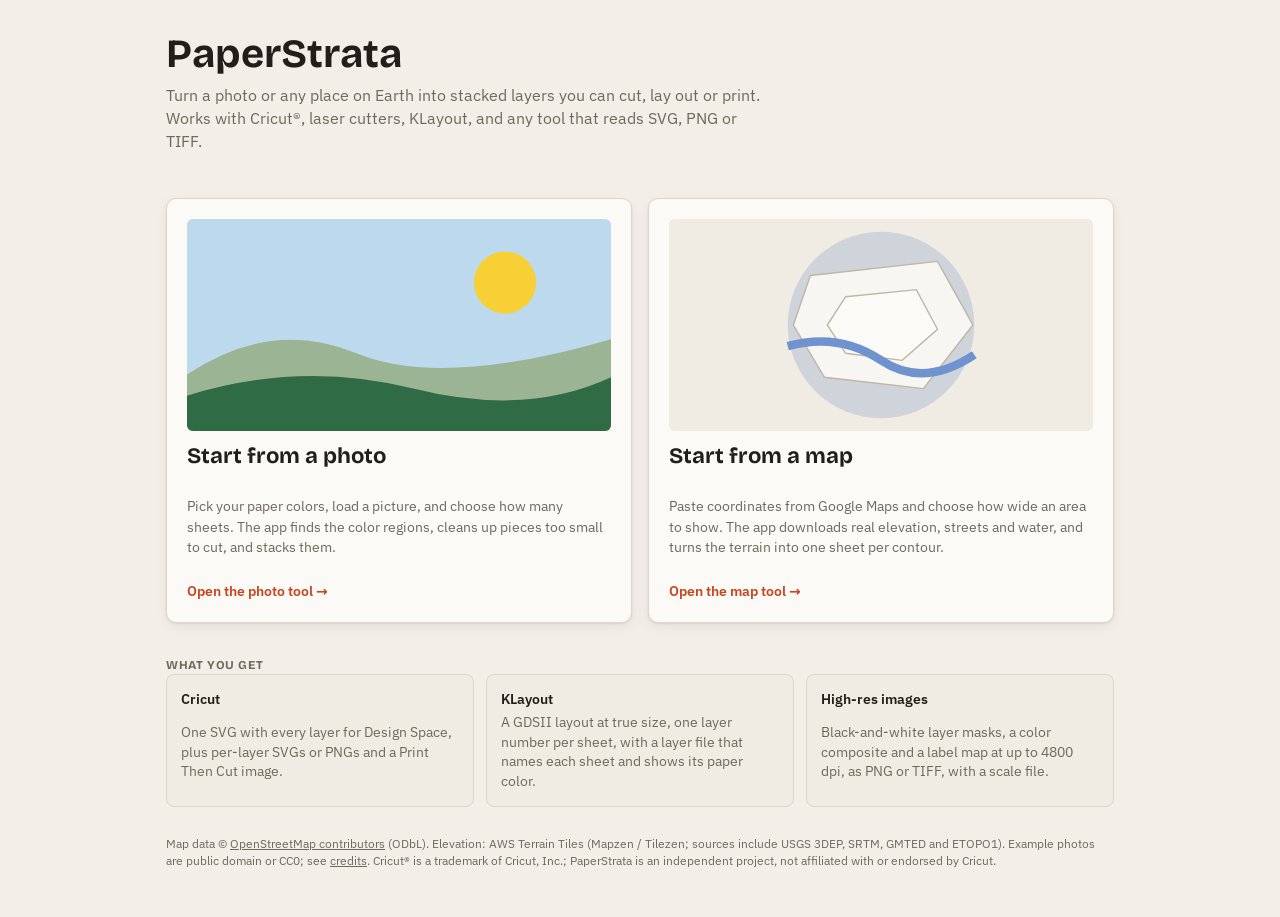
==== web/index.html @ 46f8a017 "PaperStrata: photos and maps to stacked layers for Cricut, KLayout and print Turn a photo or any pla" ====
<!doctype html>
<html lang="en">
<head>
<meta charset="utf-8">
<meta name="viewport" content="width=device-width, initial-scale=1, viewport-fit=cover">
<title>PaperStrata</title>
<link rel="stylesheet" href="css/fonts.css">
<link rel="stylesheet" href="css/styles.css">
<style>
  .home { max-width: 980px; margin: 0 auto; padding: 32px 16px 48px; display: grid; gap: 28px; }
  .home h1 { font-family: var(--font-display); font-size: clamp(28px, 5vw, 40px); line-height: 1.1; }
  .home .lede { color: var(--muted); font-size: 16px; max-width: 60ch; margin-top: 8px; }
  .choices { display: grid; grid-template-columns: repeat(auto-fit, minmax(280px, 1fr)); gap: 16px; }
  .choice { display: grid; gap: 10px; padding: 20px; background: var(--panel); border: 1px solid var(--line); border-radius: 10px; box-shadow: var(--shadow); color: var(--ink); text-decoration: none; }
  .choice:hover { border-color: var(--ink); }
  .choice h2 { font-family: var(--font-display); font-size: 22px; }
  .choice p { color: var(--muted); font-size: 14px; }
  .choice .go { color: var(--accent); font-weight: 600; font-size: 14px; }
  .choice svg { width: 100%; height: auto; display: block; border-radius: 6px; background: var(--panel-2); }
  .outs { display: grid; grid-template-columns: repeat(auto-fit, minmax(220px, 1fr)); gap: 12px; }
  .out { padding: 14px; border: 1px solid var(--line); border-radius: 8px; background: var(--panel-2); font-size: 13.5px; display: grid; gap: 4px; }
  .out b { font-size: 14px; }
  .out span { color: var(--muted); }
  .warnbox { padding: 12px 14px; border: 1px solid var(--warn); border-radius: 8px; color: var(--ink); background: var(--panel); font-size: 14px; }
  footer.credits { color: var(--muted); font-size: 12px; }
  footer.credits a { color: inherit; }
</style>
</head>
<body>
<main class="home">
  <header>
    <h1>PaperStrata</h1>
    <p class="lede">Turn a photo or any place on Earth into stacked layers you can cut, lay out or print. Works with Cricut®, laser cutters, KLayout, and any tool that reads SVG, PNG or TIFF.</p>
  </header>

  <div class="warnbox" id="noServer" hidden>
    You opened this page straight from the folder. The photo tool works, but example photos and the map tool need the app running: double-click <b>PaperStrata</b> (or <code>start.bat</code> / <code>start.command</code>), then use the page it opens.
  </div>

  <section class="choices">
    <a class="choice" href="photo.html">
      <svg viewBox="0 0 300 150" aria-hidden="true">
        <rect x="0" y="0" width="300" height="150" fill="#bcd9ee"/>
        <path d="M0 110 Q60 70 120 95 T300 85 V150 H0Z" fill="#9bb493"/>
        <path d="M0 125 Q80 100 160 120 T300 112 V150 H0Z" fill="#2f6b45"/>
        <circle cx="225" cy="45" r="22" fill="#f6d035"/>
      </svg>
      <h2>Start from a photo</h2>
      <p>Pick your paper colors, load a picture, and choose how many sheets. The app finds the color regions, cleans up pieces too small to cut, and stacks them.</p>
      <span class="go">Open the photo tool →</span>
    </a>
    <a class="choice" href="map.html">
      <svg viewBox="0 0 300 150" aria-hidden="true">
        <rect x="0" y="0" width="300" height="150" fill="#f0ece3"/>
        <circle cx="150" cy="75" r="66" fill="#cfd3da"/>
        <path d="M100 40 L190 30 L215 75 L180 120 L110 112 L88 75Z" fill="#f7f6f2" stroke="#bfb6a4"/>
        <path d="M125 55 L175 50 L190 78 L165 100 L125 95 L112 75Z" fill="#fbfaf6" stroke="#bfb6a4"/>
        <path d="M84 90 Q120 80 150 100 T216 96" stroke="#6f93cf" stroke-width="6" fill="none"/>
      </svg>
      <h2>Start from a map</h2>
      <p>Paste coordinates from Google Maps and choose how wide an area to show. The app downloads real elevation, streets and water, and turns the terrain into one sheet per contour.</p>
      <span class="go">Open the map tool →</span>
    </a>
  </section>

  <section>
    <h2 class="sub-h">What you get</h2>
    <div class="outs">
      <div class="out"><b>Cricut</b><span>One SVG with every layer for Design Space, plus per-layer SVGs or PNGs and a Print Then Cut image.</span></div>
      <div class="out"><b>KLayout</b><span>A GDSII layout at true size, one layer number per sheet, with a layer file that names each sheet and shows its paper color.</span></div>
      <div class="out"><b>High-res images</b><span>Black-and-white layer masks, a color composite and a label map at up to 4800 dpi, as PNG or TIFF, with a scale file.</span></div>
    </div>
  </section>

  <footer class="credits">
    Map data © <a href="https://www.openstreetmap.org/copyright" target="_blank" rel="noopener">OpenStreetMap contributors</a> (ODbL). Elevation: AWS Terrain Tiles (Mapzen / Tilezen; sources include USGS 3DEP, SRTM, GMTED and ETOPO1).
    Example photos are public domain or CC0; see <a href="examples/photos/CREDITS.md" target="_blank">credits</a>.
    Cricut® is a trademark of Cricut, Inc.; PaperStrata is an independent project, not affiliated with or endorsed by Cricut.
  </footer>
</main>
<script>
  if (location.protocol === 'file:') document.getElementById('noServer').hidden = false;
</script>
</body>
</html>
---- web/css/fonts.css ----
/* Bundled fonts (SIL Open Font License; see fonts/OFL-*.txt) so the app works offline. */
@font-face { font-family: 'IBM Plex Sans'; font-weight: 400; font-style: normal; font-display: swap; src: url('../fonts/ibm-plex-sans-latin-400-normal.woff2') format('woff2'); }
@font-face { font-family: 'IBM Plex Sans'; font-weight: 500; font-style: normal; font-display: swap; src: url('../fonts/ibm-plex-sans-latin-500-normal.woff2') format('woff2'); }
@font-face { font-family: 'IBM Plex Sans'; font-weight: 600; font-style: normal; font-display: swap; src: url('../fonts/ibm-plex-sans-latin-600-normal.woff2') format('woff2'); }
@font-face { font-family: 'IBM Plex Mono'; font-weight: 400; font-style: normal; font-display: swap; src: url('../fonts/ibm-plex-mono-latin-400-normal.woff2') format('woff2'); }
@font-face { font-family: 'IBM Plex Mono'; font-weight: 500; font-style: normal; font-display: swap; src: url('../fonts/ibm-plex-mono-latin-500-normal.woff2') format('woff2'); }
@font-face { font-family: 'Bricolage Grotesque'; font-weight: 500; font-style: normal; font-display: swap; src: url('../fonts/bricolage-grotesque-latin-500-normal.woff2') format('woff2'); }
@font-face { font-family: 'Bricolage Grotesque'; font-weight: 700; font-style: normal; font-display: swap; src: url('../fonts/bricolage-grotesque-latin-700-normal.woff2') format('woff2'); }
---- web/css/styles.css ----
/* Layout: three working columns on desktop — paper on hand | stage | preparation —
   collapsing to a single scrolling column on phones. */
:root {
  --bg: #f2efe8;          /* paper tray */
  --panel: #fbfaf6;       /* sheet */
  --panel-2: #f0ece3;
  --ink: #221f1b;
  --muted: #6f685c;
  --line: #ddd6c8;
  --line-strong: #bfb6a4;
  --accent: #c7461f;      /* cut line */
  --accent-ink: #ffffff;
  --accent-soft: #f7dccf;
  --ok: #2f7a4b;
  --warn: #a8701c;
  --bad: #b3261e;
  --checker-a: #e9e4d9;
  --checker-b: #f8f5ee;
  --font-display: "Bricolage Grotesque", "Avenir Next", "Segoe UI", sans-serif;
  --font-body: "IBM Plex Sans", "Segoe UI", system-ui, sans-serif;
  --font-mono: "IBM Plex Mono", "Cascadia Mono", Consolas, monospace;
  --radius: 6px;
  --shadow: 0 1px 2px rgba(30, 25, 15, 0.08), 0 4px 14px rgba(30, 25, 15, 0.06);
}
@media (prefers-color-scheme: dark) {
  :root:not([data-theme="light"]) {
    --bg: #1a1916; --panel: #242320; --panel-2: #2d2b27; --ink: #ece7dc; --muted: #a59d8e;
    --line: #3a3732; --line-strong: #55504a; --accent: #ff7a4a; --accent-ink: #1a1410; --accent-soft: #4a2a1d;
    --ok: #6fc48f; --warn: #e0a54a; --bad: #f08a80; --checker-a: #2a2824; --checker-b: #34312c;
    --shadow: 0 1px 2px rgba(0,0,0,0.4), 0 4px 14px rgba(0,0,0,0.3);
    color-scheme: dark;
  }
}
:root[data-theme="dark"] {
  --bg: #1a1916; --panel: #242320; --panel-2: #2d2b27; --ink: #ece7dc; --muted: #a59d8e;
  --line: #3a3732; --line-strong: #55504a; --accent: #ff7a4a; --accent-ink: #1a1410; --accent-soft: #4a2a1d;
  --ok: #6fc48f; --warn: #e0a54a; --bad: #f08a80; --checker-a: #2a2824; --checker-b: #34312c;
  --shadow: 0 1px 2px rgba(0,0,0,0.4), 0 4px 14px rgba(0,0,0,0.3);
  color-scheme: dark;
}

* { box-sizing: border-box; }
[hidden] { display: none !important; }
html, body { height: 100%; }
body {
  margin: 0; background: var(--bg); color: var(--ink);
  font: 14px/1.45 var(--font-body);
  padding-block: 0; padding-inline: 0;
}
h1, h2, h3 { font-family: var(--font-display); margin: 0; text-wrap: balance; }
button, input, select, textarea { font: inherit; color: inherit; }
button { cursor: pointer; }
.num { font-family: var(--font-mono); font-variant-numeric: tabular-nums; }
.muted { color: var(--muted); }
.small { font-size: 12px; }
a { color: var(--accent); }
:focus-visible { outline: 2px solid var(--accent); outline-offset: 2px; }
@media (prefers-reduced-motion: reduce) { * { transition: none !important; animation: none !important; } }

/* ---------------- header */
.topbar {
  display: flex; align-items: center; gap: 16px; flex-wrap: wrap;
  padding: 10px 16px; border-bottom: 1px solid var(--line); background: var(--panel);
  position: sticky; top: env(safe-area-inset-top, 0px); z-index: 5;
}
.topbar h1 { font-size: 20px; font-weight: 700; letter-spacing: -0.01em; }
.topbar .sub { color: var(--muted); font-size: 12px; }
.topbar .spacer { flex: 1; }
.chip {
  display: inline-flex; align-items: center; gap: 6px; padding: 3px 9px; border-radius: 999px;
  border: 1px solid var(--line-strong); font-size: 12px; background: var(--panel-2);
}
.chip::before { content: ""; width: 8px; height: 8px; border-radius: 50%; background: var(--muted); }
.chip.ok::before { background: var(--ok); }
.chip.warn::before { background: var(--warn); }
.chip.bad::before { background: var(--bad); }

/* ---------------- workspace grid */
.workspace {
  display: grid; grid-template-columns: 290px minmax(0, 1fr) 370px; gap: 14px;
  padding: 14px 16px 28px; align-items: start;
}
@media (max-width: 1180px) { .workspace { grid-template-columns: minmax(0, 1fr) 360px; } .panel.paper { grid-column: 1 / -1; order: 3; } }
@media (max-width: 820px) { .workspace { grid-template-columns: minmax(0, 1fr); } .panel.paper { order: 3; } .panel.prepare { order: 2; } .stage { order: 1; z-index: 4; }
  .canvas-wrap { min-height: 0; padding: 6px; } .canvas-wrap canvas { max-height: 32vh; } .statusline { display: none; } }

.panel { background: var(--panel); border: 1px solid var(--line); border-radius: var(--radius); box-shadow: var(--shadow); min-width: 0; }
.panel > header { display: flex; align-items: baseline; gap: 10px; padding: 12px 14px 8px; border-bottom: 1px solid var(--line); }
.panel > header h2 { font-size: 15px; font-weight: 700; }
.panel > header .hint { color: var(--muted); font-size: 12px; margin-left: auto; }

details.section { border-bottom: 1px solid var(--line); }
details.section:last-child { border-bottom: 0; }
details.section > summary {
  cursor: pointer; list-style: none; padding: 10px 14px; font-family: var(--font-display); font-weight: 700; font-size: 14px;
  display: flex; align-items: center; gap: 8px; user-select: none;
}
details.section > summary::-webkit-details-marker { display: none; }
details.section > summary::before { content: "▸"; color: var(--muted); font-size: 12px; transition: transform .15s; }
details.section[open] > summary::before { transform: rotate(90deg); }
details.section > summary .tag { margin-left: auto; font-family: var(--font-mono); font-weight: 400; font-size: 11px; color: var(--muted); }
.section-body { padding: 4px 14px 14px; display: grid; gap: 10px; }

/* ---------------- form controls */
.row { display: grid; grid-template-columns: minmax(0, 1fr) minmax(0, max-content); gap: 8px 10px; align-items: center; }
.row > * { min-width: 0; }
.row label { color: var(--muted); font-size: 12.5px; }
.row .val { font-family: var(--font-mono); font-size: 12px; color: var(--ink); min-width: 48px; text-align: right; }
.row input[type="range"] { grid-column: 1 / -1; width: 100%; accent-color: var(--accent); margin: 0; }
.row select, .row input[type="number"], .row input[type="text"] {
  background: var(--panel-2); border: 1px solid var(--line-strong); border-radius: 4px; padding: 4px 6px; min-width: 0; max-width: 100%; width: 100%;
}
.row select { max-width: min(100%, 260px); }
.row input[type="number"] { width: 84px; font-family: var(--font-mono); }
.row.full > * { grid-column: 1 / -1; }
.check { display: flex; align-items: center; gap: 8px; font-size: 13px; }
.check input { accent-color: var(--accent); margin: 0; }
.btns { display: flex; flex-wrap: wrap; gap: 6px; }
.btn {
  background: var(--panel-2); border: 1px solid var(--line-strong); border-radius: 4px; padding: 5px 10px; font-size: 13px;
  display: inline-flex; align-items: center; gap: 6px;
}
.btn:hover { border-color: var(--ink); }
.btn.primary { background: var(--accent); color: var(--accent-ink); border-color: var(--accent); font-weight: 600; }
.btn.primary:hover { filter: brightness(1.05); }
.btn.sm { padding: 2px 7px; font-size: 12px; }
.btn.active { background: var(--ink); color: var(--panel); border-color: var(--ink); }
.btn[disabled] { opacity: .5; cursor: not-allowed; }
.note { font-size: 12px; color: var(--muted); }
.note.warn { color: var(--warn); }
.note.bad { color: var(--bad); }

/* ---------------- stage */
.stage { display: grid; grid-template-columns: minmax(0, 1fr); gap: 10px; min-width: 0; position: sticky; top: calc(var(--topbar-h, 60px) + 10px); align-self: start; }
.stage > * { min-width: 0; }
.toolbar { display: flex; flex-wrap: wrap; align-items: center; gap: 8px; padding: 8px 10px; background: var(--panel); border: 1px solid var(--line); border-radius: var(--radius); }
.toolbar .group { display: inline-flex; gap: 2px; border: 1px solid var(--line); border-radius: 5px; padding: 2px; background: var(--panel-2); }
.toolbar .group .btn { border: 0; background: transparent; border-radius: 3px; }
.toolbar .group .btn.active { background: var(--ink); color: var(--panel); }
.toolbar .sep { width: 1px; align-self: stretch; background: var(--line); margin: 0 2px; }
.toolbar label { font-size: 12px; color: var(--muted); display: inline-flex; align-items: center; gap: 6px; }
.toolbar input[type="range"] { width: 90px; accent-color: var(--accent); }
.paint-strip { display: inline-flex; gap: 3px; flex-wrap: wrap; }
.paint-strip .sw { width: 20px; height: 20px; border-radius: 4px; border: 1px solid var(--line-strong); padding: 0; }
.paint-strip .sw.active { outline: 2px solid var(--accent); outline-offset: 1px; }

.canvas-wrap {
  position: relative; background: var(--panel); border: 1px solid var(--line); border-radius: var(--radius); padding: 10px;
  display: flex; align-items: center; justify-content: center; min-height: 320px;
}
.canvas-wrap canvas {
  max-width: 100%; max-height: calc(100vh - var(--topbar-h, 60px) - 215px); width: auto; height: auto; display: block; min-width: 0; object-fit: contain;
  background: repeating-conic-gradient(var(--checker-a) 0% 25%, var(--checker-b) 0% 50%) 0 0 / 16px 16px;
  box-shadow: 0 0 0 1px var(--line);
}
.canvas-wrap canvas.tool-fill, .canvas-wrap canvas.tool-brush, .canvas-wrap canvas.tool-erase { cursor: crosshair; }
.cuts-grid { display: grid; grid-template-columns: repeat(auto-fill, minmax(150px, 1fr)); gap: 10px; width: 100%; max-height: calc(100vh - var(--topbar-h, 60px) - 215px); overflow-y: auto; padding: 2px; }
.cut-card { background: var(--panel-2); border: 1px solid var(--line); border-radius: 6px; padding: 6px; display: grid; gap: 4px; cursor: pointer; }
.cut-card.selected { border-color: var(--accent); box-shadow: inset 0 0 0 1px var(--accent); }
.cut-card canvas { width: 100%; height: auto; display: block; background: none; box-shadow: none; }
.cut-card .t { font-size: 11px; display: grid; } .cut-card .t b { font-size: 12px; } .cut-card .t span { color: var(--muted); }
.steps { font-size: 12.5px; background: var(--panel-2); border: 1px solid var(--line); border-radius: 6px; padding: 10px 12px; display: grid; gap: 6px; }
.steps ol { margin: 0; padding-left: 18px; display: grid; gap: 4px; }
.canvas-wrap .drop { position: absolute; inset: 0; display: grid; place-items: center; background: var(--accent-soft); color: var(--ink); border: 2px dashed var(--accent); border-radius: var(--radius); font-weight: 600; pointer-events: none; }
.canvas-wrap .busy { position: absolute; top: 14px; right: 14px; font-size: 12px; color: var(--muted); background: var(--panel); padding: 2px 8px; border-radius: 999px; border: 1px solid var(--line); }
.statusline { display: flex; flex-wrap: wrap; min-width: 0; overflow-wrap: anywhere; gap: 6px 18px; font-size: 12px; color: var(--muted); padding: 0 4px; }
.statusline b { color: var(--ink); font-weight: 600; }

.stack-ctl { display: flex; align-items: center; gap: 10px; padding: 8px 10px; background: var(--panel); border: 1px solid var(--line); border-radius: var(--radius); font-size: 12px; color: var(--muted); }
.stack-ctl input[type="range"] { flex: 1; accent-color: var(--accent); }

/* ---------------- paper packs */
.pack { border-bottom: 1px solid var(--line); padding: 10px 14px; display: grid; gap: 8px; }
.pack:last-child { border-bottom: 0; }
.pack-head { display: flex; align-items: center; gap: 6px; flex-wrap: wrap; }
.pack-head input.name { flex: 1 1 140px; min-width: 0; background: transparent; border: 1px solid transparent; border-radius: 4px; padding: 2px 4px; font-weight: 600; font-family: var(--font-display); }
.pack-head input.name:hover, .pack-head input.name:focus { border-color: var(--line-strong); background: var(--panel-2); }
.pack-meta { display: grid; grid-template-columns: auto 1fr; gap: 4px 8px; font-size: 12px; align-items: center; }
.pack-meta label { color: var(--muted); }
.pack-meta select, .pack-meta input { background: var(--panel-2); border: 1px solid var(--line); border-radius: 4px; padding: 2px 5px; font-size: 12px; min-width: 0; }
.swatches { display: flex; flex-wrap: wrap; gap: 5px; }
.swatch {
  position: relative; width: 44px; height: 34px; border-radius: 5px; border: 1px solid var(--line-strong); padding: 0; overflow: hidden;
  display: grid; place-items: end start;
}
.swatch.off { opacity: .35; }
.swatch.off::after { content: ""; position: absolute; inset: 0; background: linear-gradient(to top right, transparent 47%, var(--bad) 48%, var(--bad) 52%, transparent 53%); }
.swatch.editing { outline: 2px solid var(--accent); outline-offset: 1px; }
.swatch .k { font-size: 9px; line-height: 1; padding: 2px 3px; background: rgba(255,255,255,.75); color: #222; border-top-right-radius: 3px; max-width: 100%; overflow: hidden; white-space: nowrap; text-overflow: ellipsis; }
.color-editor { display: grid; grid-template-columns: auto 1fr auto; gap: 6px; align-items: center; background: var(--panel-2); border: 1px solid var(--line); border-radius: 5px; padding: 6px; font-size: 12px; }
.color-editor input[type="text"] { min-width: 0; background: var(--panel); border: 1px solid var(--line); border-radius: 4px; padding: 3px 5px; }
.color-editor input[type="color"] { width: 34px; height: 26px; padding: 0; border: 1px solid var(--line); border-radius: 4px; background: none; }
.color-editor .hex { font-family: var(--font-mono); width: 80px; }

/* ---------------- clusters table */
.cluster-table { display: grid; gap: 4px; }
.cluster-row { display: grid; grid-template-columns: 26px 1fr 52px; gap: 8px; align-items: center; font-size: 12px; }
.cluster-row .sw { width: 26px; height: 22px; border-radius: 4px; border: 1px solid var(--line-strong); }
.cluster-row select { min-width: 0; width: 100%; background: var(--panel-2); border: 1px solid var(--line); border-radius: 4px; padding: 2px 4px; font-size: 12px; }
.cluster-row .pct { text-align: right; }

/* ---------------- layers list */
.layer-list { display: grid; gap: 4px; }
.layer-row {
  display: grid; grid-template-columns: 18px 26px 1fr auto auto; gap: 8px; align-items: center;
  padding: 5px 6px; border: 1px solid var(--line); border-radius: 5px; background: var(--panel-2); font-size: 12px;
}
.layer-row.selected { border-color: var(--accent); box-shadow: inset 0 0 0 1px var(--accent); }
.layer-row.off { opacity: .45; }
.layer-row.dragging { opacity: .4; }
.layer-row .idx { font-family: var(--font-mono); color: var(--muted); font-size: 11px; }
.layer-row .sw { width: 26px; height: 22px; border-radius: 4px; border: 1px solid var(--line-strong); }
.layer-row .name { min-width: 0; overflow: hidden; }
.layer-row .name b { display: block; white-space: nowrap; overflow: hidden; text-overflow: ellipsis; }
.layer-row .name span { color: var(--muted); font-size: 11px; display: block; white-space: nowrap; overflow: hidden; text-overflow: ellipsis; }
.layer-row .stats { font-family: var(--font-mono); font-size: 11px; color: var(--muted); text-align: right; white-space: nowrap; }
.layer-row .stats b { color: var(--ink); font-weight: 500; }
.layer-row .ctl { display: inline-flex; gap: 2px; }
.layer-row .ctl .btn { padding: 1px 5px; font-size: 11px; line-height: 1.4; }
.layer-row .stats .alert { color: var(--warn); }
.order-note { font-size: 11px; color: var(--muted); }
.suggestions { display: grid; gap: 4px; }
.sug { font-size: 12px; padding: 6px 8px 6px 22px; border-radius: 4px; background: var(--panel-2); border: 1px solid var(--line); position: relative; }
.sug::before { content: ""; position: absolute; left: 8px; top: 10px; width: 8px; height: 8px; border-radius: 50%; background: var(--ok); }
.sug.warn::before { background: var(--warn); }

/* ---------------- export */
.export-grid { display: grid; gap: 6px; }
.export-grid .btn { justify-content: flex-start; }
.export-grid .btn small { color: var(--muted); font-weight: 400; margin-left: auto; }
.export-grid .btn.primary small { color: var(--accent-ink); opacity: .85; }
.cut-sheet { width: 100%; min-height: 140px; font-family: var(--font-mono); font-size: 11px; background: var(--panel-2); border: 1px solid var(--line); border-radius: 4px; padding: 6px; resize: vertical; }

/* ---------------- modal */
.modal { position: fixed; inset: 0; background: rgba(20, 15, 10, .55); display: grid; place-items: center; z-index: 20; padding: 16px; }
.modal .box { background: var(--panel); border: 1px solid var(--line); border-radius: 8px; box-shadow: var(--shadow); max-width: 900px; width: 100%; max-height: 92vh; overflow: auto; display: grid; gap: 10px; padding: 14px; }
.modal .box h3 { font-size: 16px; }
.modal canvas { max-width: 100%; height: auto; cursor: crosshair; border: 1px solid var(--line); }
.sampled { display: flex; flex-wrap: wrap; gap: 6px; }
.modal .box.wide { max-width: 1480px; }
.ex-scroll { overflow-x: auto; }
.ex-grid { display: grid; grid-template-columns: 44px repeat(8, minmax(118px, 1fr)); gap: 5px; align-items: stretch; min-width: 0; }
.ex-head { font-family: var(--font-display); font-weight: 700; font-size: 13px; align-self: end; }
.ex-head span { display: block; font-family: var(--font-body); font-weight: 400; font-size: 11px; color: var(--muted); }
.ex-row { font-family: var(--font-mono); font-size: 11px; color: var(--muted); align-self: center; }
.ex-cell { position: relative; display: grid; gap: 3px; padding: 4px; background: var(--panel-2); border: 1px solid var(--line); border-radius: 5px; text-align: left; min-width: 0; }
.ex-cell:hover { border-color: var(--ink); }
.ex-cell.best { border-color: var(--accent); box-shadow: inset 0 0 0 1px var(--accent); }
.ex-cell img { width: 100%; height: auto; display: block; border-radius: 3px; background: repeating-conic-gradient(var(--checker-a) 0% 25%, var(--checker-b) 0% 50%) 0 0 / 12px 12px; }
.ex-cell .m { font-family: var(--font-mono); font-size: 10px; color: var(--muted); white-space: nowrap; overflow: hidden; text-overflow: ellipsis; }
.ex-cell .rk { position: absolute; top: 6px; right: 6px; background: var(--accent); color: var(--accent-ink); font-size: 10px; font-weight: 700; padding: 1px 5px; border-radius: 999px; }
@media (max-width: 820px) { .ex-grid { grid-template-columns: 36px repeat(8, minmax(96px, 1fr)); } .ex-head span { display: none; } }
.sampled .sw { width: 36px; height: 28px; border-radius: 4px; border: 1px solid var(--line-strong); }

.toast { position: fixed; left: 50%; bottom: calc(18px + env(safe-area-inset-bottom, 0px)); transform: translateX(-50%); background: var(--ink); color: var(--panel); padding: 8px 14px; border-radius: 6px; font-size: 13px; box-shadow: var(--shadow); z-index: 30; max-width: 90vw; }
kbd { font-family: var(--font-mono); font-size: 11px; border: 1px solid var(--line-strong); border-radius: 3px; padding: 0 4px; background: var(--panel-2); }

/* ---------------- wizard */
.stepbar { display: flex; gap: 4px; flex-wrap: wrap; }
.stepbtn { display: inline-flex; align-items: center; gap: 6px; padding: 4px 10px 4px 4px; border-radius: 999px; border: 1px solid var(--line); background: var(--panel-2); font-size: 13px; }
.stepbtn span { width: 20px; height: 20px; border-radius: 50%; display: grid; place-items: center; font-family: var(--font-mono); font-size: 11px; background: var(--line); color: var(--ink); }
.stepbtn.active { border-color: var(--accent); background: var(--accent-soft); font-weight: 600; }
.stepbtn.active span { background: var(--accent); color: var(--accent-ink); }
.stepbtn.done span { background: var(--ok); color: #fff; }
.workspace.wizard { grid-template-columns: minmax(0, 1.25fr) minmax(360px, 0.9fr); }
@media (max-width: 1180px) { .workspace.wizard { grid-template-columns: minmax(0, 1fr) minmax(340px, 0.9fr); } }
@media (max-width: 820px) { .workspace.wizard { grid-template-columns: minmax(0, 1fr); } .steps-panel { order: 2; } }
.steps-panel { padding: 14px 16px 18px; display: grid; gap: 10px; }
.step { display: grid; gap: 12px; }
.step-head h2 { font-size: 18px; margin-bottom: 4px; }
.step-head p { margin: 0; color: var(--muted); font-size: 13px; max-width: 60ch; }
.step-nav { display: flex; justify-content: space-between; align-items: center; gap: 8px; padding-top: 6px; border-top: 1px solid var(--line); margin-top: 6px; }
.btn.big { padding: 9px 16px; font-size: 14px; }
.sub-h { font-size: 12px; text-transform: uppercase; letter-spacing: .05em; color: var(--muted); margin-top: 6px; display: flex; gap: 8px; align-items: baseline; }
.sub-h .tag { font-family: var(--font-mono); text-transform: none; letter-spacing: 0; font-weight: 400; font-size: 11px; }
.upload-box { display: flex; flex-wrap: wrap; align-items: center; gap: 10px; padding: 14px; border: 2px dashed var(--line-strong); border-radius: 8px; background: var(--panel-2); }
details.adv { border: 1px solid var(--line); border-radius: 6px; background: var(--panel-2); }
details.adv > summary { cursor: pointer; padding: 8px 12px; font-size: 13px; color: var(--muted); list-style: none; }
details.adv > summary::-webkit-details-marker { display: none; }
details.adv > summary::before { content: "▸ "; } details.adv[open] > summary::before { content: "▾ "; }
details.adv .section-body { padding: 4px 12px 12px; }
.look-cards { display: grid; grid-template-columns: repeat(auto-fit, minmax(150px, 1fr)); gap: 8px; }
.look-card { display: grid; gap: 4px; padding: 10px 12px; border: 1px solid var(--line-strong); border-radius: 6px; background: var(--panel-2); cursor: pointer; font-size: 12px; color: var(--muted); }
.look-card b { color: var(--ink); font-size: 13px; }
.look-card input { display: none; }
.look-card:has(input:checked) { border-color: var(--accent); box-shadow: inset 0 0 0 1px var(--accent); background: var(--accent-soft); }
.look-row-head { display: flex; justify-content: space-between; align-items: baseline; font-size: 13px; }
.look-row { display: grid; grid-template-columns: repeat(4, minmax(0, 1fr)); gap: 6px; }
.look-cell { position: relative; display: grid; gap: 3px; padding: 4px; background: var(--panel-2); border: 1px solid var(--line); border-radius: 5px; text-align: left; min-width: 0; min-height: 60px; }
.look-cell img { width: 100%; height: auto; display: block; border-radius: 3px; background: repeating-conic-gradient(var(--checker-a) 0% 25%, var(--checker-b) 0% 50%) 0 0 / 12px 12px; }
.look-cell .m { font-family: var(--font-mono); font-size: 10px; color: var(--muted); white-space: nowrap; overflow: hidden; text-overflow: ellipsis; }
.look-cell.best { border-color: var(--accent); box-shadow: inset 0 0 0 1px var(--accent); }
.look-cell.best::after { content: "recommended"; position: absolute; top: 6px; right: 6px; background: var(--accent); color: var(--accent-ink); font-size: 9px; font-weight: 700; padding: 1px 5px; border-radius: 999px; }
.look-cell.selected { outline: 2px solid var(--ink); outline-offset: 1px; }
.pack { padding: 10px 0; }

/* ---------------- example photos */
.examples { display: grid; gap: 6px; }
.example-strip { display: grid; grid-template-columns: repeat(auto-fill, minmax(96px, 1fr)); gap: 8px; }
.example { display: grid; gap: 4px; padding: 4px; border: 1px solid var(--line); border-radius: var(--radius); background: var(--panel-2); font-size: 12px; text-align: left; }
.example:hover { border-color: var(--ink); }
.example img { width: 100%; aspect-ratio: 4 / 3; object-fit: cover; border-radius: 3px; display: block; }
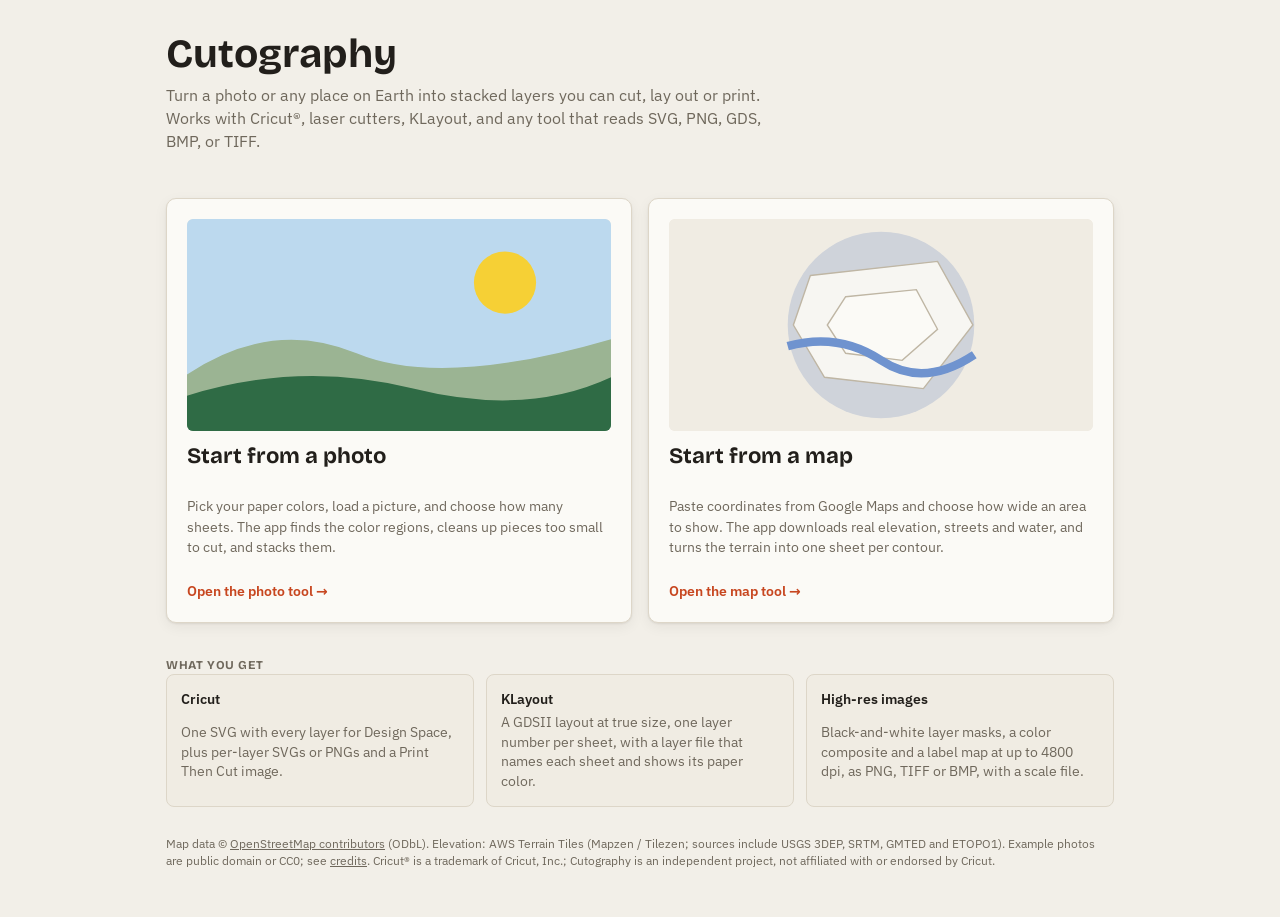
==== commit da115b24: "Rename to Cutography; add BMP export - New name everywhere: app, Python package (python -m cutograph" ====
--- a/web/index.html
+++ b/web/index.html
@@ -3,7 +3,7 @@
 <head>
 <meta charset="utf-8">
 <meta name="viewport" content="width=device-width, initial-scale=1, viewport-fit=cover">
-<title>PaperStrata</title>
+<title>Cutography</title>
 <link rel="stylesheet" href="css/fonts.css">
 <link rel="stylesheet" href="css/styles.css">
 <style>
@@ -29,12 +29,12 @@
 <body>
 <main class="home">
   <header>
-    <h1>PaperStrata</h1>
-    <p class="lede">Turn a photo or any place on Earth into stacked layers you can cut, lay out or print. Works with Cricut®, laser cutters, KLayout, and any tool that reads SVG, PNG or TIFF.</p>
+    <h1>Cutography</h1>
+    <p class="lede">Turn a photo or any place on Earth into stacked layers you can cut, lay out or print. Works with Cricut®, laser cutters, KLayout, and any tool that reads SVG, PNG, GDS, BMP, or TIFF.</p>
   </header>
 
   <div class="warnbox" id="noServer" hidden>
-    You opened this page straight from the folder. The photo tool works, but example photos and the map tool need the app running: double-click <b>PaperStrata</b> (or <code>start.bat</code> / <code>start.command</code>), then use the page it opens.
+    You opened this page straight from the folder. The photo tool works, but example photos and the map tool need the app running: double-click <b>Cutography</b> (or <code>start.bat</code> / <code>start.command</code>), then use the page it opens.
   </div>
 
   <section class="choices">
@@ -68,14 +68,14 @@
     <div class="outs">
       <div class="out"><b>Cricut</b><span>One SVG with every layer for Design Space, plus per-layer SVGs or PNGs and a Print Then Cut image.</span></div>
       <div class="out"><b>KLayout</b><span>A GDSII layout at true size, one layer number per sheet, with a layer file that names each sheet and shows its paper color.</span></div>
-      <div class="out"><b>High-res images</b><span>Black-and-white layer masks, a color composite and a label map at up to 4800 dpi, as PNG or TIFF, with a scale file.</span></div>
+      <div class="out"><b>High-res images</b><span>Black-and-white layer masks, a color composite and a label map at up to 4800 dpi, as PNG, TIFF or BMP, with a scale file.</span></div>
     </div>
   </section>
 
   <footer class="credits">
     Map data © <a href="https://www.openstreetmap.org/copyright" target="_blank" rel="noopener">OpenStreetMap contributors</a> (ODbL). Elevation: AWS Terrain Tiles (Mapzen / Tilezen; sources include USGS 3DEP, SRTM, GMTED and ETOPO1).
     Example photos are public domain or CC0; see <a href="examples/photos/CREDITS.md" target="_blank">credits</a>.
-    Cricut® is a trademark of Cricut, Inc.; PaperStrata is an independent project, not affiliated with or endorsed by Cricut.
+    Cricut® is a trademark of Cricut, Inc.; Cutography is an independent project, not affiliated with or endorsed by Cricut.
   </footer>
 </main>
 <script>
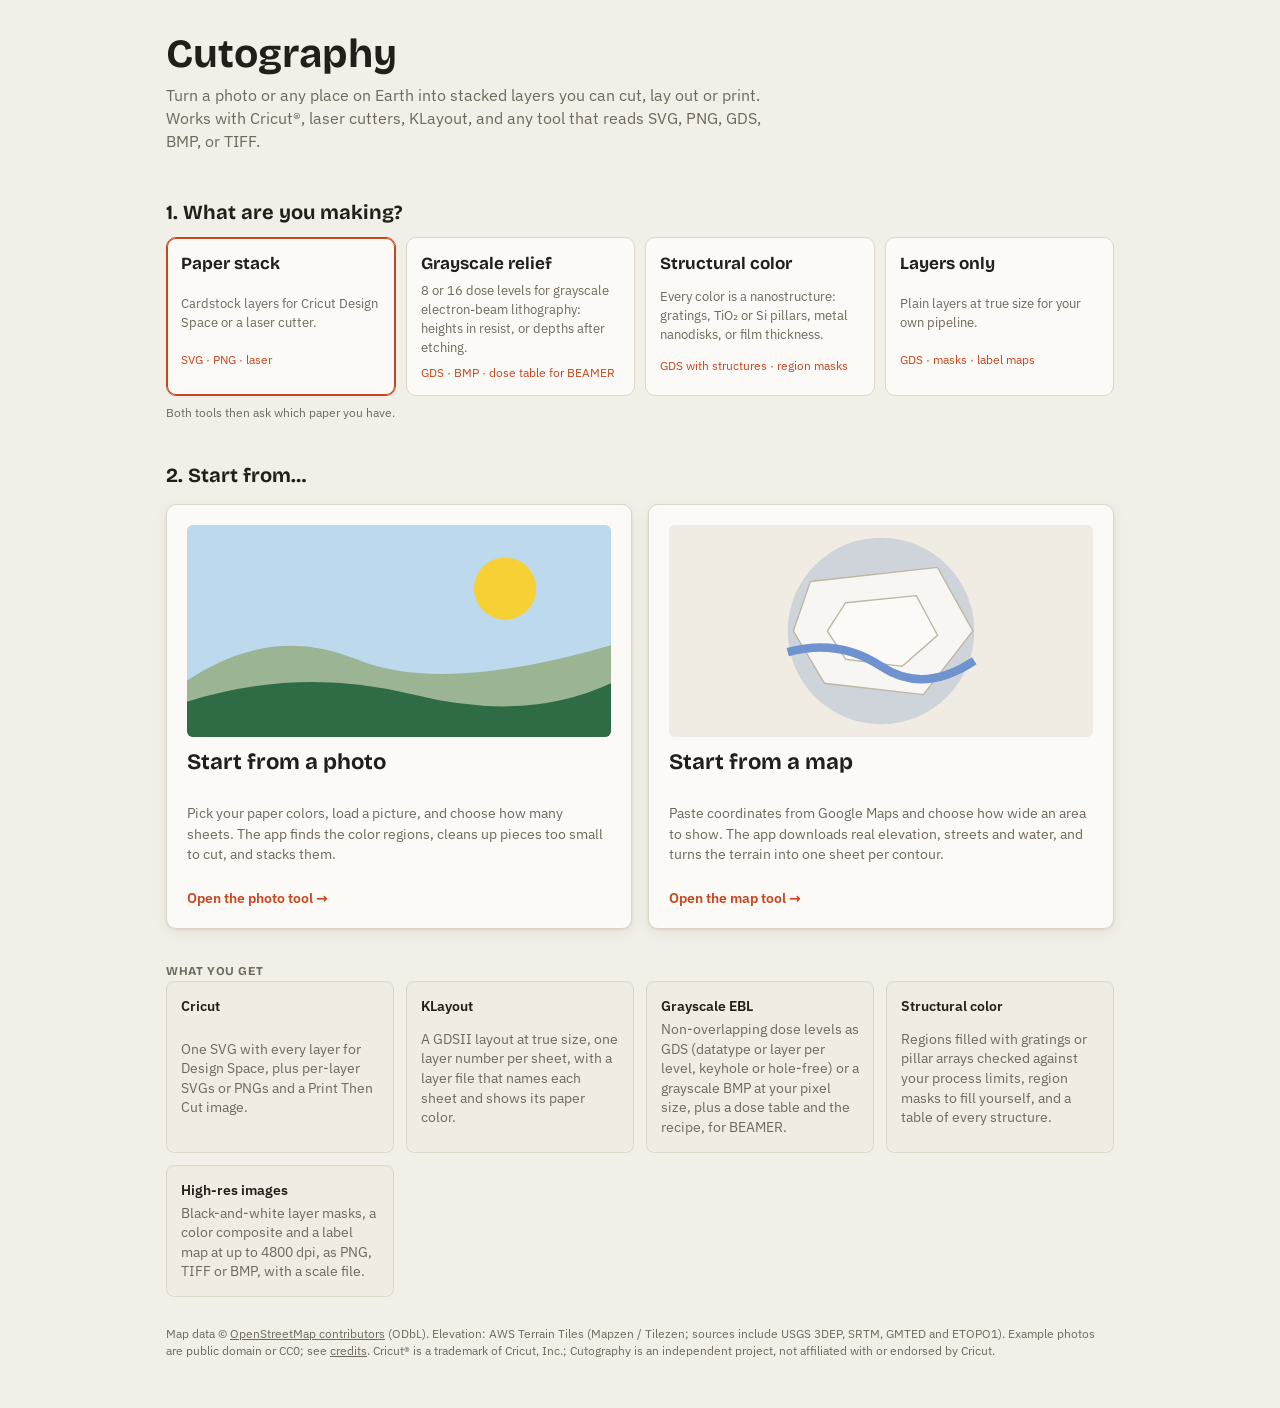
==== commit 545753e8: "Lithography modes: grayscale EBL relief and structural color Choose what you're making before the ph" ====
--- a/web/index.html
+++ b/web/index.html
@@ -21,6 +21,15 @@
   .out { padding: 14px; border: 1px solid var(--line); border-radius: 8px; background: var(--panel-2); font-size: 13.5px; display: grid; gap: 4px; }
   .out b { font-size: 14px; }
   .out span { color: var(--muted); }
+  .modes { display: grid; grid-template-columns: repeat(auto-fit, minmax(200px, 1fr)); gap: 10px; }
+  .modecard { position: relative; display: grid; gap: 6px; padding: 14px; background: var(--panel); border: 1px solid var(--line); border-radius: 10px; cursor: pointer; }
+  .modecard:hover { border-color: var(--ink); }
+  .modecard input { position: absolute; opacity: 0; pointer-events: none; }
+  .modecard.on { border-color: var(--accent); box-shadow: inset 0 0 0 1px var(--accent); }
+  .modecard b { font-family: var(--font-display); font-size: 17px; }
+  .modecard span { color: var(--muted); font-size: 13px; }
+  .modecard i { font-style: normal; font-size: 12px; color: var(--accent); }
+  .stepq { font-family: var(--font-display); font-size: 20px; margin-bottom: 10px; }
   .warnbox { padding: 12px 14px; border: 1px solid var(--warn); border-radius: 8px; color: var(--ink); background: var(--panel); font-size: 14px; }
   footer.credits { color: var(--muted); font-size: 12px; }
   footer.credits a { color: inherit; }
@@ -37,6 +46,18 @@
     You opened this page straight from the folder. The photo tool works, but example photos and the map tool need the app running: double-click <b>Cutography</b> (or <code>start.bat</code> / <code>start.command</code>), then use the page it opens.
   </div>
 
+  <section>
+    <h2 class="stepq">1. What are you making?</h2>
+    <div class="modes" role="radiogroup" aria-label="What are you making">
+      <label class="modecard"><input type="radio" name="mode" value="paper"><b>Paper stack</b><span>Cardstock layers for Cricut Design Space or a laser cutter.</span><i>SVG · PNG · laser</i></label>
+      <label class="modecard"><input type="radio" name="mode" value="grayscale"><b>Grayscale relief</b><span>8 or 16 dose levels for grayscale electron-beam lithography: heights in resist, or depths after etching.</span><i>GDS · BMP · dose table for BEAMER</i></label>
+      <label class="modecard"><input type="radio" name="mode" value="color"><b>Structural color</b><span>Every color is a nanostructure: gratings, TiO₂ or Si pillars, metal nanodisks, or film thickness.</span><i>GDS with structures · region masks</i></label>
+      <label class="modecard"><input type="radio" name="mode" value="layers"><b>Layers only</b><span>Plain layers at true size for your own pipeline.</span><i>GDS · masks · label maps</i></label>
+    </div>
+    <p class="note" id="modeNote" style="margin-top:8px"></p>
+  </section>
+
+  <h2 class="stepq" style="margin-bottom:-14px">2. Start from…</h2>
   <section class="choices">
     <a class="choice" href="photo.html">
       <svg viewBox="0 0 300 150" aria-hidden="true">
@@ -68,6 +89,8 @@
     <div class="outs">
       <div class="out"><b>Cricut</b><span>One SVG with every layer for Design Space, plus per-layer SVGs or PNGs and a Print Then Cut image.</span></div>
       <div class="out"><b>KLayout</b><span>A GDSII layout at true size, one layer number per sheet, with a layer file that names each sheet and shows its paper color.</span></div>
+      <div class="out"><b>Grayscale EBL</b><span>Non-overlapping dose levels as GDS (datatype or layer per level, keyhole or hole-free) or a grayscale BMP at your pixel size, plus a dose table and the recipe, for BEAMER.</span></div>
+      <div class="out"><b>Structural color</b><span>Regions filled with gratings or pillar arrays checked against your process limits, region masks to fill yourself, and a table of every structure.</span></div>
       <div class="out"><b>High-res images</b><span>Black-and-white layer masks, a color composite and a label map at up to 4800 dpi, as PNG, TIFF or BMP, with a scale file.</span></div>
     </div>
   </section>
@@ -80,6 +103,27 @@
 </main>
 <script>
   if (location.protocol === 'file:') document.getElementById('noServer').hidden = false;
+  // The mode chosen here travels to the tools as ?mode= and is remembered for next time.
+  (function () {
+    const notes = {
+      paper: 'Both tools then ask which paper you have.',
+      grayscale: 'Both tools then ask for your process (resist only or etch), resist, depth range and 8 or 16 levels.',
+      color: 'Both tools then ask for your process (resist, lift-off, etch or TiO₂) and limits, and offer only the structures it can make.',
+      layers: 'Both tools then ask for the true size and your smallest feature.'
+    };
+    let mode = 'paper';
+    try { mode = localStorage.getItem('cutography.mode') || 'paper'; } catch (e) { /* private mode */ }
+    const radios = document.querySelectorAll('input[name="mode"]');
+    function set(m) {
+      mode = m;
+      radios.forEach(r => { r.checked = r.value === m; r.parentNode.classList.toggle('on', r.value === m); });
+      document.querySelectorAll('.choice').forEach(a => { a.href = a.getAttribute('href').split('?')[0] + '?mode=' + m; });
+      document.getElementById('modeNote').textContent = notes[m];
+      try { localStorage.setItem('cutography.mode', m); } catch (e) { /* private mode */ }
+    }
+    radios.forEach(r => r.addEventListener('change', () => set(r.value)));
+    set(notes[mode] ? mode : 'paper');
+  })();
 </script>
 </body>
 </html>
--- a/web/css/styles.css
+++ b/web/css/styles.css
@@ -300,3 +300,10 @@
 .example { display: grid; gap: 4px; padding: 4px; border: 1px solid var(--line); border-radius: var(--radius); background: var(--panel-2); font-size: 12px; text-align: left; }
 .example:hover { border-color: var(--ink); }
 .example img { width: 100%; aspect-ratio: 4 / 3; object-fit: cover; border-radius: 3px; display: block; }
+
+/* ---------------- lithography modes: paper-only controls are hidden, generated palettes are read-only */
+body.litho [data-paper-only] { display: none !important; }
+body.litho:not(.mode-layers) [data-paper-palette],
+body.litho:not(.mode-layers) #packs .pack-head .btn,
+body.litho:not(.mode-layers) #packs .pack-meta { display: none !important; }
+body.litho:not(.mode-layers) #packs .pack-head input.name { pointer-events: none; border-color: transparent; background: transparent; }
